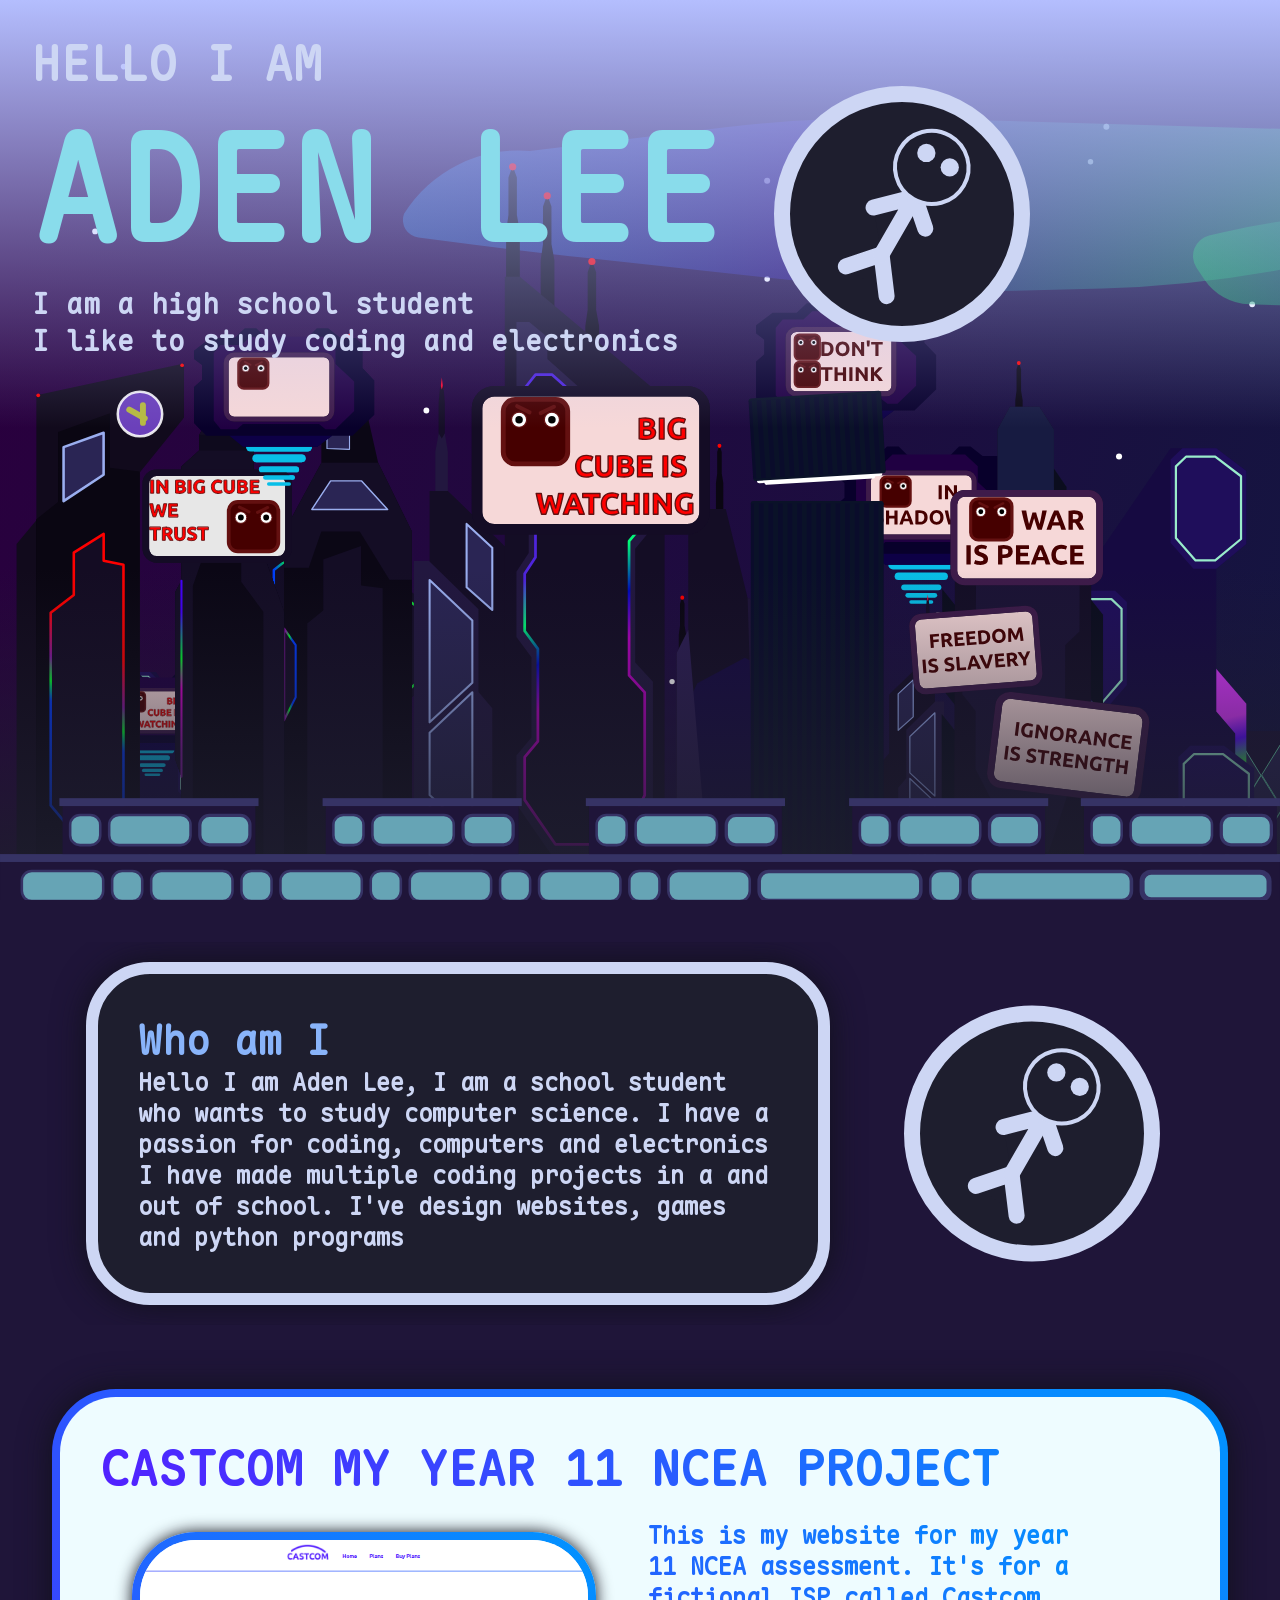
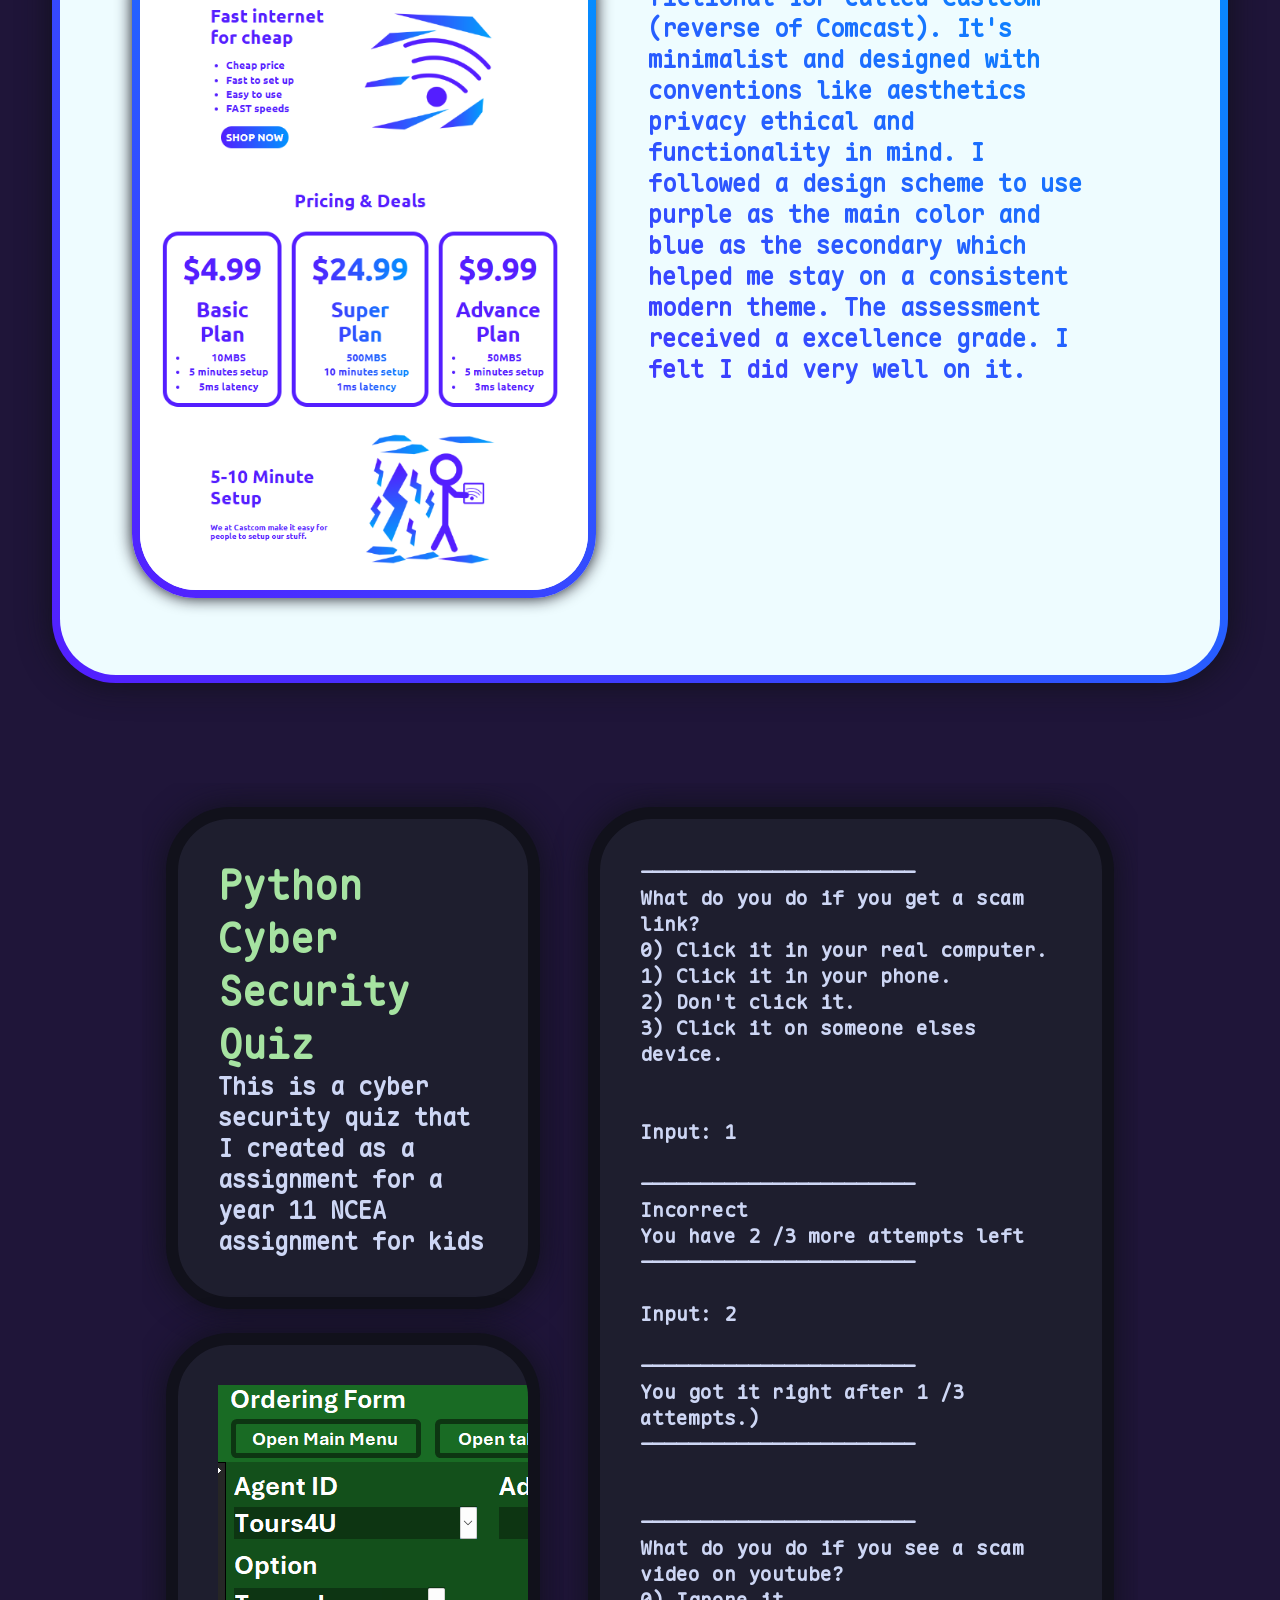
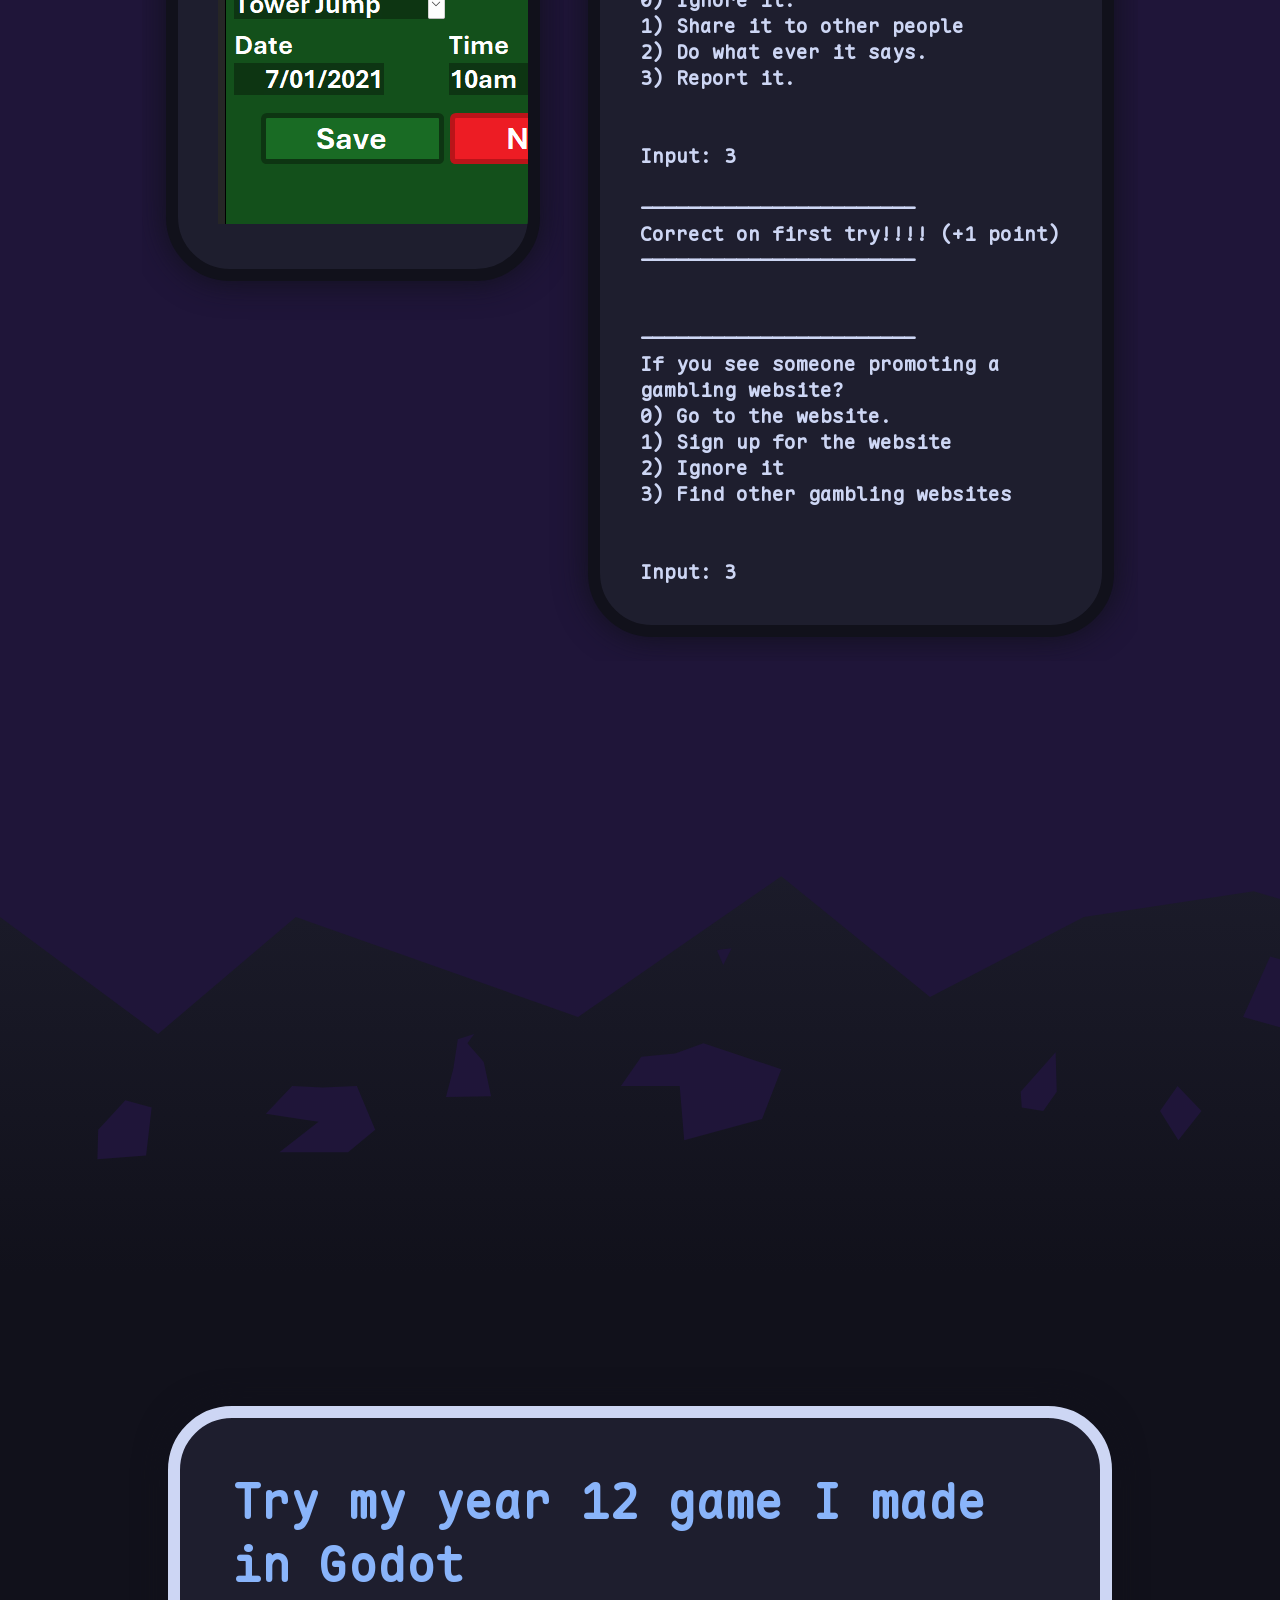
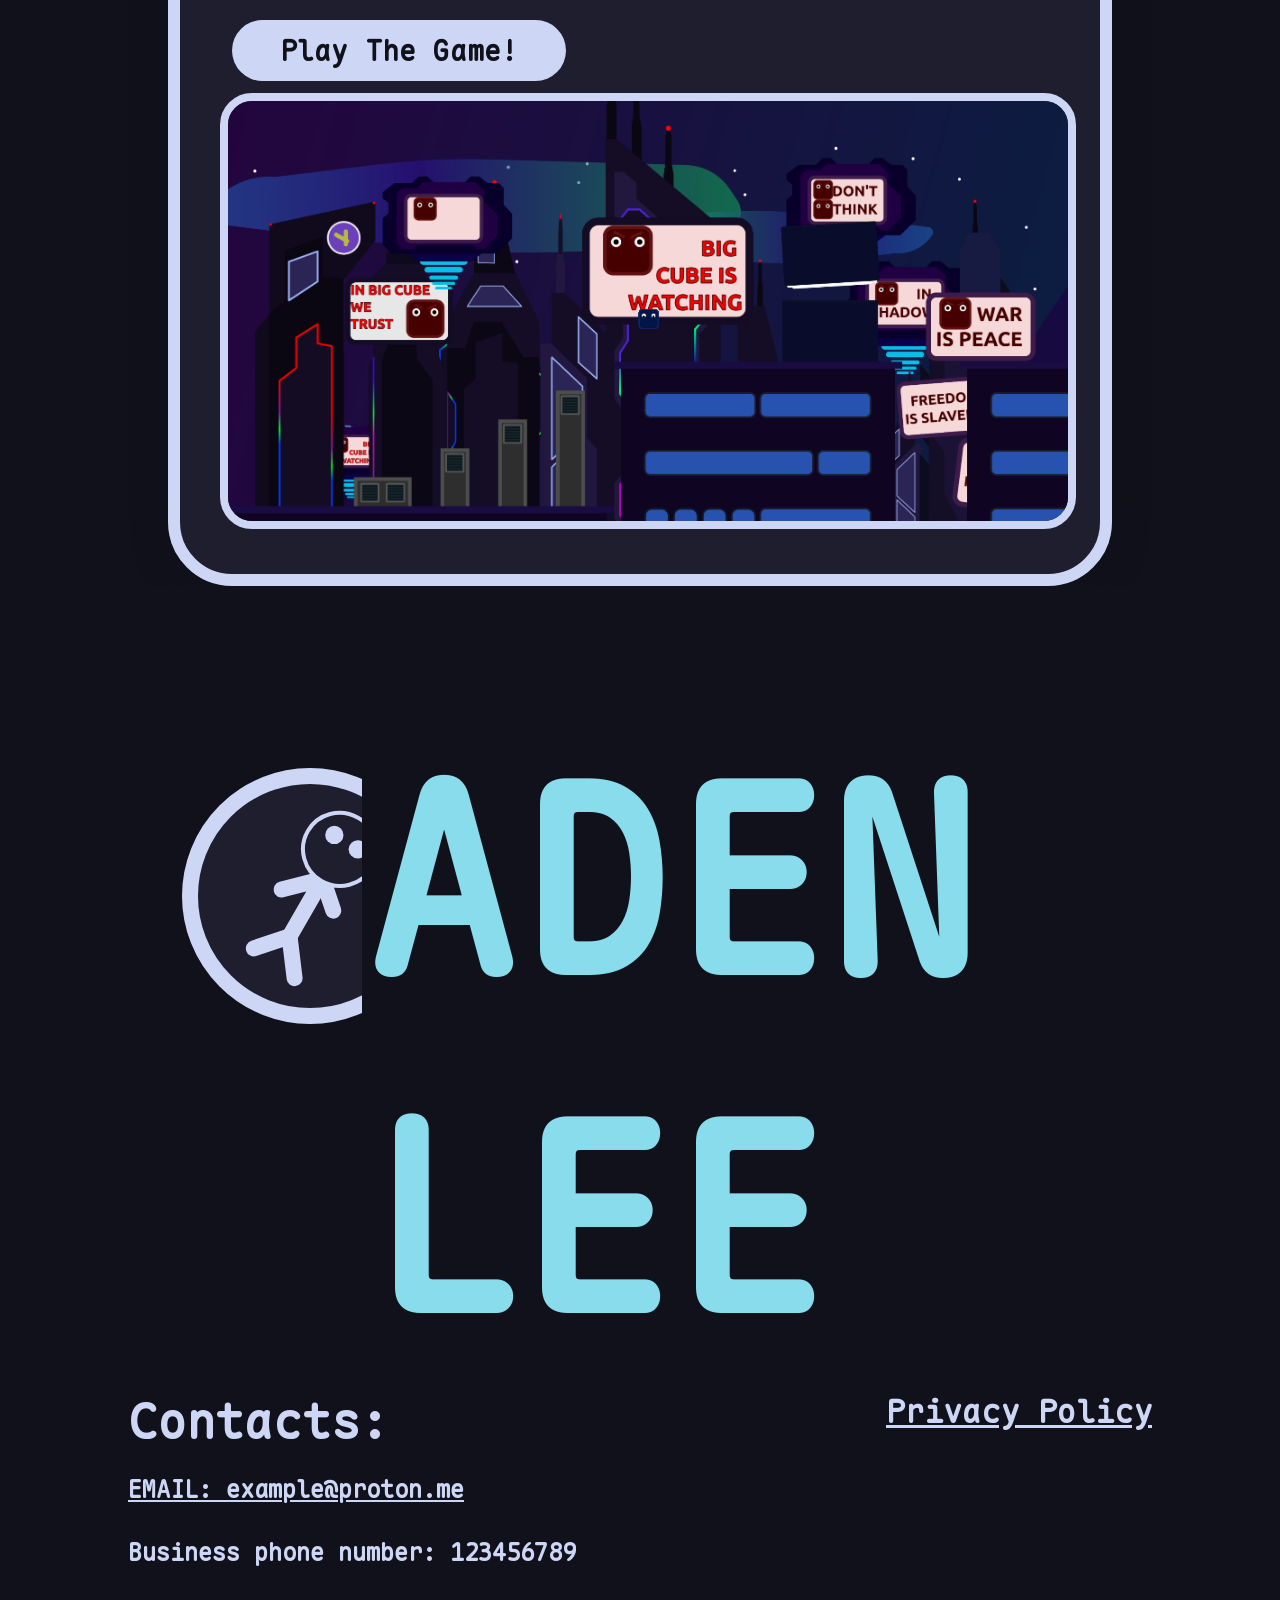
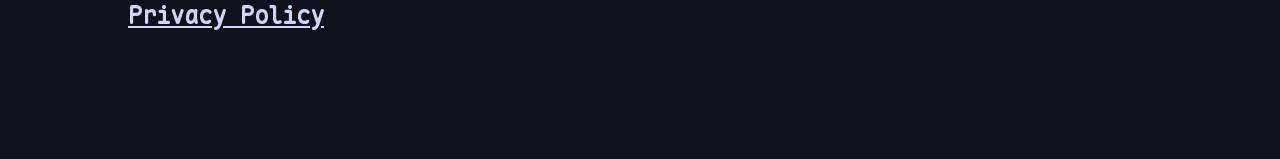
==== about-me.html @ 0dd3b066 "finished landing page" ====
<!DOCTYPE html>
<html lang="en">
    <head>
        <meta charset="UTF-8">
        <meta name="viewport" content="width=device-width, initial-scale=1.0">
        <title>Hello I am Aden Lee A high school student who likes programing.</title>
        <link rel="stylesheet" href="css.css">
    </head>
    <body>
        <div id="header_con"></div>
        <script src="header.js"></script>
        <main>
            <div class="background_img" id="sky_pg_banner">
                <div class="background_img" id="main_pg_banner">
                    <div class="flex landing">
                        <section>
                            <p>HELLO I AM</p>
                            <h1>ADEN LEE</h1>
                            <h2>
                                I am a high school student <br>
                                I like to study coding and electronics 
                            </h2>
                        </section>
                        <img src="images/Website-logo.svg" class="logo" alt="websites logo">
                    </div>
                    <img src="images/foreground.svg" id="foreground"></img>
                    
                            
                </div>
            </div>
            <div class="main_content">
                        
                <div class="flex" id="whoami">
                    <section class="r_box" >
                        <h2>Who am I</h2>
                        <p>Hello I am Aden Lee, I am a school student 
                            who wants to study computer science. 
                            I have a passion for coding, computers 
                            and electronics I have made multiple 
                            coding projects in a and out of school.  I've
                            design websites, games and python programs</p>
                    </section>
                    <img src="images/Website-logo.svg" class="logo" alt="websites logo">    
                </div>
                <section class="r_box" id="castcom">
                    <h2>CASTCOM MY YEAR 11 NCEA PROJECT</h2>
                    <div class="flex">
                        <div>
                            <img src="images/Screenshot 2026-08-11 093537.png">
                            </img>
                        </div>
                        <p>This is my website for my year 11 NCEA assessment. It's for a fictional ISP called Castcom (reverse of Comcast). It's minimalist and designed with conventions like aesthetics privacy ethical and functionality in mind. I followed a design scheme to use purple as the main color and blue as the secondary which helped me stay on a consistent modern theme. The assessment received  a excellence grade. I felt I did very well on it.</p>
                    </div>
                </section>
                <div class="flex" id="pcsq">
                    <div>
                        <section class="r_box pcsq">
                            <h2 class="pcsq">
                                Python Cyber Security Quiz
                            </h2>
                            <p>This is a cyber security quiz that I created as a assignment for a year 11 NCEA assignment for kids</p>
                        </section>
                        <section class="r_box pcsq">
                            <img src="images/Screenshot 2026-08-14 185630.png"> </img>
                        </section>
                    </div>
                    
                    <section class="r_box pcsq">
                        <p id = "output">
                            ----------------------- <br>
                            What do you do if you get a scam link?  <br>
                             0) Click it in your real computer. <br>
                             1) Click it in your phone. <br>
                             2) Don't click it. <br>
                             3) Click it on someone elses device. <br>
                             <br>
                             <br>
                            Input: 1 <br>
                            <br>
                            -----------------------  <br>
                            Incorrect <br>
                            You have 2 /3 more attempts left <br>
                            ----------------------- <br>
                            <br>
                            Input: 2 <br>
                            <br>
                            ----------------------- <br>
                            You got it right after  1 /3 attempts.) <br>
                            ----------------------- <br>
                            <br>
                            <br>
                            ----------------------- <br>
                            What do you do if you see a scam video on youtube?  <br>
                             0) Ignore it.  <br>
                             1) Share it to other people  <br>
                             2) Do what ever it says.  <br>
                             3) Report it.  <br>
                             <br>
                             <br>
                            Input: 3 <br>
                            <br>
                            ----------------------- <br>
                            Correct on first try!!!! (+1 point) <br>
                            ----------------------- <br>
                            <br>
                            <br>
                            ----------------------- <br>
                            If you see someone promoting a gambling website?  <br>
                             0) Go to the website.  <br>
                             1) Sign up for the website  <br>
                             2) Ignore it  <br>
                             3) Find other gambling websites  <br>
                             <br>
                             <br>
                            Input: 3 <br>
                            
                            </p>
                    </section>
                </div>
            </div>
            <img src="images/cracks.svg" id="cracks">
            </img>
            <div class="r_box" id="game"> 
                <h2> Try my year 12 game I made in Godot <br> </h2>
                <a href="big_cube_is_watching/bigcuber.html">
                    <button>Play The Game!</button>
                </a>

                <img src="images/Screenshot 2026-09-03 115933.png">
            </div>
        </main>

        <div id="footer_con"></div>
        <script src="footer.js"></script>
    </body>
</html>
---- css.css ----
:root {

    /*Catpuchin colors*/
    --rosewater: #f5e0dc;
    --flamingo: #f2cdcd;
    --pink: #f5c2e7;
    --mauve: #cba6f7;
    --red: #f38ba8;
    --maroon: #eba0ac;
    --peach: #fab387;
    --yellow: #f9e2af;
    --green: #a6e3a1;
    --teal: #94e2d5;
    --sky: #89dceb;
    --sapphire: #74c7ec;
    --blue: #89b4fa;
    --lavender: #b4befe;
    --text: #cdd6f4;
    --subtext1: #bac2de;
    --subtext0: #a6adc8;
    --overlay2: #9399b2;
    --overlay1: #7f849c;
    --overlay0: #6c7086;
    --surface2: #585b70;
    --surface1: #45475a;
    --surface0: #313244;
    --base: #1e1e2e;
    --mantle: #181825;
    --crust: #11111b;

    /*other colors */
    --castcom-background: #eefcff;
    --castcom-background-fake-gradient: 
    linear-gradient(40deg, var(--castcom-background) 0%, var(--castcom-background) 100%);
    --castcom-primary: #541EFF;
    --castcom-secondary: #0094FF;
    --castcom-gradient: linear-gradient(40deg,  var(--castcom-primary) 0%, var(--castcom-secondary) 100%);
    --testing: #00e1ff;
    --fade: linear-gradient(180deg,var(--lavender) 0%, rgba(116, 199, 236, 0) 100%);
    --building-background:#1f1539;
    --header-color: #1e1e2ebd;

    /*rounded corners*/
    --r-corners: 64px;
}

@font-face {
    font-family: "maple mono";
    src: url("MapleMono-TTF/MapleMono-Regular.ttf");
}

* {
    overflow-x: hidden;
    font-family: maple mono;
    margin: 0px;
    padding: 0px;
    font-weight: 900;
}

html {
    color: var(--text);
    overflow-y:   scroll;
    background-color: var(--crust);
}

::-webkit-scrollbar {
    width: 0px;
    background: transparent; /* make scrollbar transparent */

}

#header_con {
    display: none;
}

header {
    z-index: 100000;
    width: 100%;
    background-color: var(--header-color);
    display: flex;
    justify-content: space-between;
    position: fixed;
    backdrop-filter: blur(10px);
}

header a {
    color: var(--text);
}


.navi {
    display: flex;
}

.navi a {
    margin: auto 24px;
    padding: 12px 12px;
    text-decoration: underline;
    background-color: transparent;
    color: var(--text);
    font-size: 24px;
}


.navi a:hover {
    text-decoration: none;
    color: var(--overlay1);

}


.navi a:active {
    color: var(--overlay2);

}

#header_name {
    margin: auto;
    font-size: 72px;
    color: var(--sky);
}

.flex {
    display: flex;
}

.background_img {
    background-attachment: fixed;
    height: 100vh;
    background-repeat: no-repeat;
    background-size: cover;
    justify-content: space-between;
}

#main_pg_banner{
    overflow-y: hidden;
    background-image: url(images/Background\ -\ Better.svg);
    display: flex;
    flex-direction: column;
}

#main_pg_banner h1 {
    color: var(--sky);
    font-size: 144px;
}

#main_pg_banner p {
    color: var(--text);
    font-size: 48px;
}

#main_pg_banner h2 {
    color: var(--text);
    font-size: 28px;
}


#main_pg_banner .landing {
    padding: 32px;
    background-image: var(--fade);
}

#sky_pg_banner{
    background-image: url(images/Sky.svg);
}

.logo {
    width: 256px;
    margin: 54px;
    animation: spin 20s infinite linear;
}

.small{
    width: 84px !important;
    margin: 12px 24px !important;
}


#foreground{
    overflow-x: hidden;
    margin-bottom: -10px;
    border-width: 0px;
}


@keyframes spin {
    0% {rotate: 0deg;}
    100% {rotate: 360deg;}
}

.main_content {
    padding: 42px;
    margin-top: 0px;
    padding-bottom: 0px;
    background: var(--building-background);

}

#whoami {
    margin: auto;
    max-width: 1512px;
    justify-content: center;
}

#whoami .r_box {
    margin: 20px;
    max-width: 640px;
}

.r_box {
    background-color: var(--base);
    padding: 40px;
    border: var(--text) 12px solid;
    border-radius: var(--r-corners);
    box-shadow: 0px 0px 32px var(--crust);
}

#whoami h2 {
    font-size: 40px;
    color: var(--blue);

}

#whoami p {
    font-size: 24px;

}

#castcom {
    border: 8px solid transparent;
    margin: 64px auto 64px auto;
    max-width: 1080px;
    border-radius: var(--r-corners);
    background: 
    var(--castcom-background-fake-gradient)  padding-box,
    var(--castcom-gradient) border-box;
}

#castcom h2 {
    font-size: 48px;
    background:var(--castcom-gradient);
    background-clip: text;
    -webkit-background-clip: text;
    color: transparent;

}

#castcom p {
    padding: 20px;
    max-width: 448px;
    font-size: 24px;
    background:var(--castcom-gradient);
    background-clip: text;
    -webkit-background-clip: text;
    color: transparent;

}

#castcom img {
    border: 8px solid transparent;
    width: 448px;
    margin: 32px;
    box-shadow: 0px 0px 16px var(--crust);
    border-radius: var(--r-corners);
    background: 
    var(--castcom-background-fake-gradient)  padding-box,
    var(--castcom-gradient) border-box;
}


#pcsq{
    margin:100px ;
    justify-content: center;
}

#pcsq .r_box {
    background-color: var(--base);
    border-color: var(--crust);
    max-width: 448px;
    margin: 24px;
}

#pcsq h2 {
    font-size: 40px;
    color: var(--green);
    
}

#pcsq p {
    font-size: 24px;

}

#output {
    font-size: 20px !important;
}

#cracks {
    margin-bottom: 128px;
}

#game {
    max-width: 840px;
    margin: auto;
}

#game h2 {
    color: var(--blue);
    font-size: 48px;
    padding: 12px;
}

#game img {
    max-width: 100%;
    border-radius: 32px;
    border: var(--text) 8px solid;
    margin-left: auto;
    margin-right: auto;
}

button {
    margin: 12px;
    border-width: 0px;
    padding: 12px 48px;
    border-radius: 32px;
    background-color: var(--text);
    color: var(--crust);
    text-decoration: none;
    font-size: 28px;
    transition-duration: 100ms;
}

button:hover {
    transition-duration: 100ms;
    background-color: var(--overlay1);
}



button:active {
    transition-duration: 100ms;
    background-color: var(--overlay2);
}

footer {
    padding: 128px;
}

footer p {
    font-size: 24px;
    color: var(--sky);
}

footer a {
    font-size: 32px;
    color: var(--text);
}

footer h2 {
    font-size: 48px;
    color: var(--text);
}

footer .flex {
    justify-content:space-between;
}

.footer_links {
    font-size: 24px;
}

#footer_name {
    font-size: 256px;
}
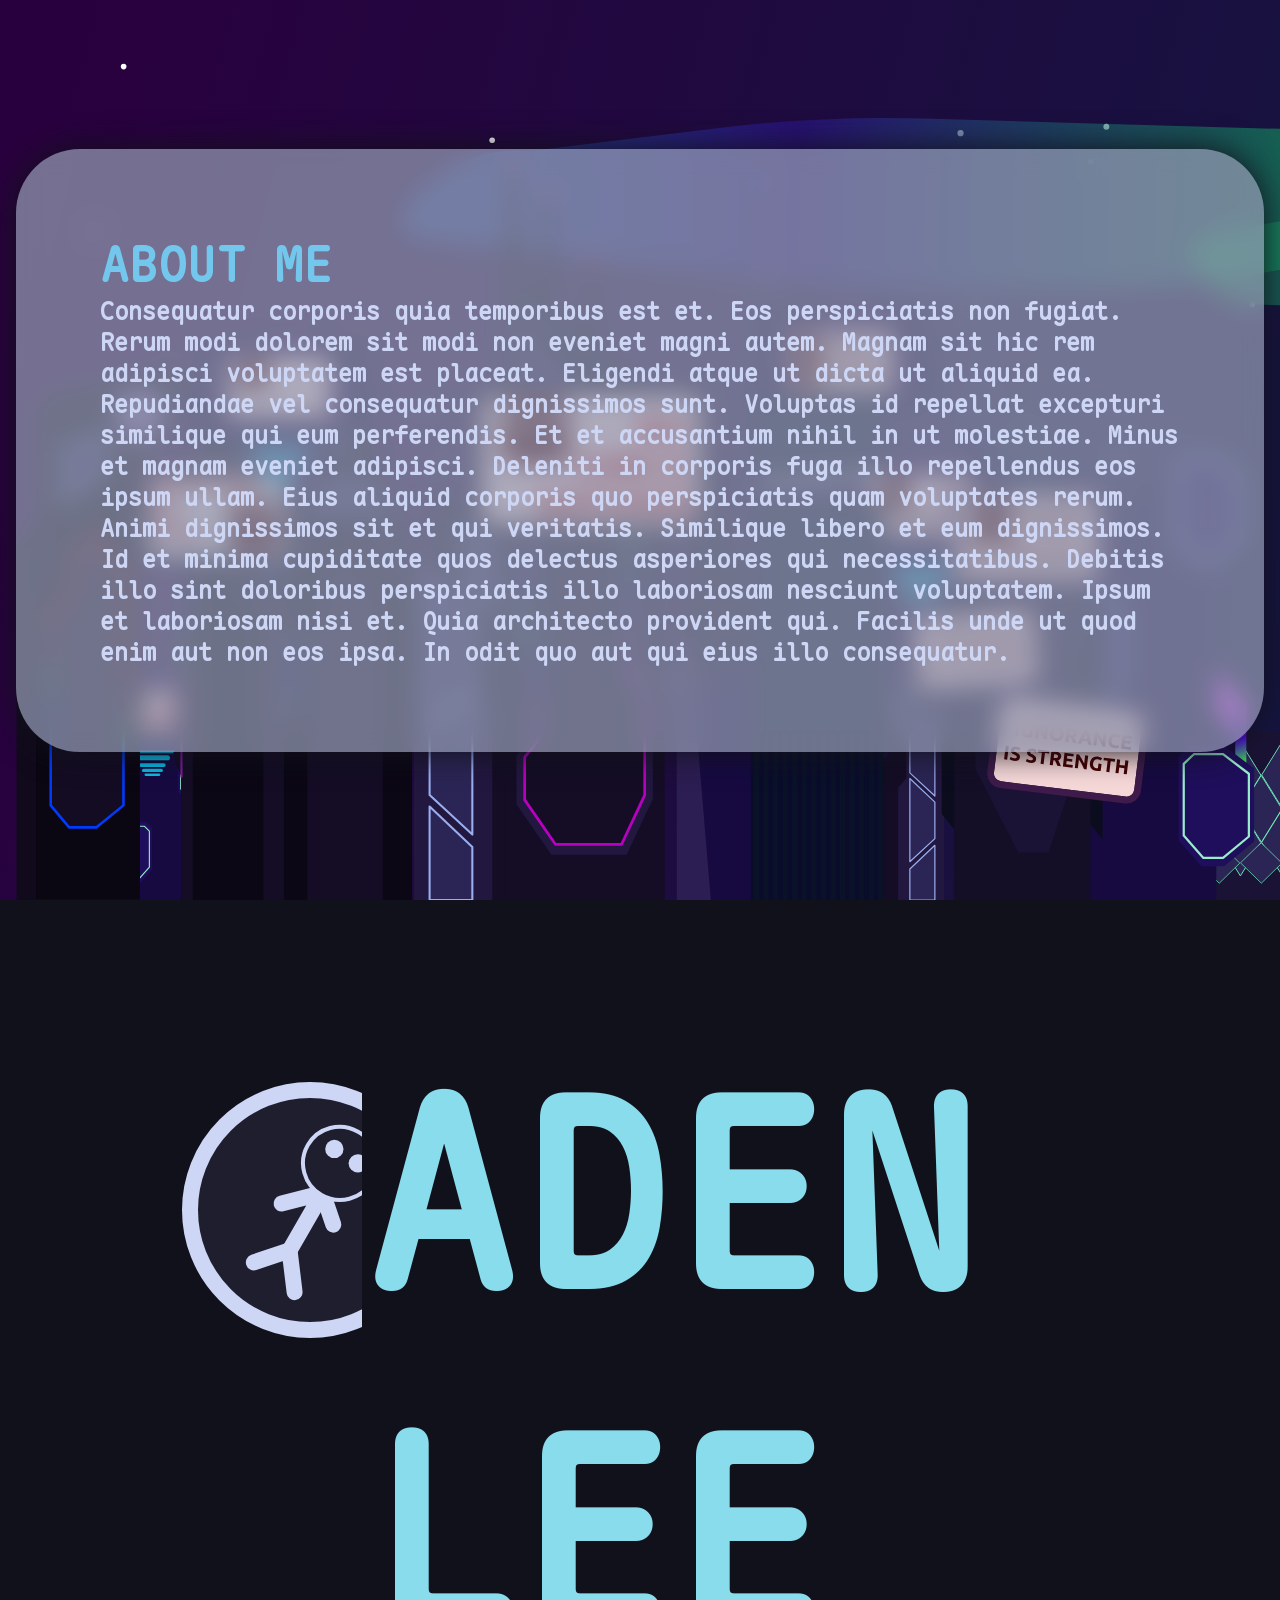
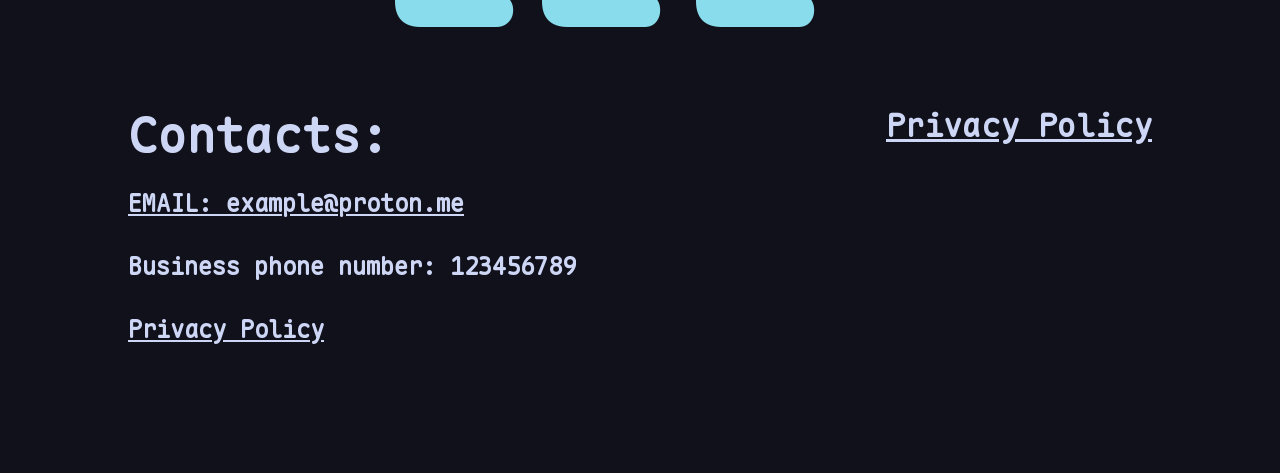
==== commit 6622b084: "quick commit finished 2 page" ====
--- a/about-me.html
+++ b/about-me.html
@@ -12,121 +12,17 @@
         <main>
             <div class="background_img" id="sky_pg_banner">
                 <div class="background_img" id="main_pg_banner">
-                    <div class="flex landing">
-                        <section>
-                            <p>HELLO I AM</p>
-                            <h1>ADEN LEE</h1>
-                            <h2>
-                                I am a high school student <br>
-                                I like to study coding and electronics 
-                            </h2>
-                        </section>
-                        <img src="images/Website-logo.svg" class="logo" alt="websites logo">
+                    
+                    <div class="r_box" id="about_me"> 
+                        <h1>ABOUT ME</h1>
+                        <p>Consequatur corporis quia temporibus est et. Eos perspiciatis non fugiat. Rerum modi dolorem sit modi non eveniet magni autem.
+                            Magnam sit hic rem adipisci voluptatem est placeat. Eligendi atque ut dicta ut aliquid ea. Repudiandae vel consequatur dignissimos sunt.
+                            Voluptas id repellat excepturi similique qui eum perferendis. Et et accusantium nihil in ut molestiae. Minus et magnam eveniet adipisci.
+                            Deleniti in corporis fuga illo repellendus eos ipsum ullam. Eius aliquid corporis quo perspiciatis quam voluptates rerum. Animi dignissimos sit et qui veritatis. Similique libero et eum dignissimos. Id et minima cupiditate quos delectus asperiores qui necessitatibus. Debitis illo sint doloribus perspiciatis illo laboriosam nesciunt voluptatem.
+                            Ipsum et laboriosam nisi et. Quia architecto provident qui. Facilis unde ut quod enim aut non eos ipsa. In odit quo aut qui eius illo consequatur.
+                        </p>
                     </div>
-                    <img src="images/foreground.svg" id="foreground"></img>
-                    
-                            
                 </div>
-            </div>
-            <div class="main_content">
-                        
-                <div class="flex" id="whoami">
-                    <section class="r_box" >
-                        <h2>Who am I</h2>
-                        <p>Hello I am Aden Lee, I am a school student 
-                            who wants to study computer science. 
-                            I have a passion for coding, computers 
-                            and electronics I have made multiple 
-                            coding projects in a and out of school.  I've
-                            design websites, games and python programs</p>
-                    </section>
-                    <img src="images/Website-logo.svg" class="logo" alt="websites logo">    
-                </div>
-                <section class="r_box" id="castcom">
-                    <h2>CASTCOM MY YEAR 11 NCEA PROJECT</h2>
-                    <div class="flex">
-                        <div>
-                            <img src="images/Screenshot 2026-08-11 093537.png">
-                            </img>
-                        </div>
-                        <p>This is my website for my year 11 NCEA assessment. It's for a fictional ISP called Castcom (reverse of Comcast). It's minimalist and designed with conventions like aesthetics privacy ethical and functionality in mind. I followed a design scheme to use purple as the main color and blue as the secondary which helped me stay on a consistent modern theme. The assessment received  a excellence grade. I felt I did very well on it.</p>
-                    </div>
-                </section>
-                <div class="flex" id="pcsq">
-                    <div>
-                        <section class="r_box pcsq">
-                            <h2 class="pcsq">
-                                Python Cyber Security Quiz
-                            </h2>
-                            <p>This is a cyber security quiz that I created as a assignment for a year 11 NCEA assignment for kids</p>
-                        </section>
-                        <section class="r_box pcsq">
-                            <img src="images/Screenshot 2026-08-14 185630.png"> </img>
-                        </section>
-                    </div>
-                    
-                    <section class="r_box pcsq">
-                        <p id = "output">
-                            ----------------------- <br>
-                            What do you do if you get a scam link?  <br>
-                             0) Click it in your real computer. <br>
-                             1) Click it in your phone. <br>
-                             2) Don't click it. <br>
-                             3) Click it on someone elses device. <br>
-                             <br>
-                             <br>
-                            Input: 1 <br>
-                            <br>
-                            -----------------------  <br>
-                            Incorrect <br>
-                            You have 2 /3 more attempts left <br>
-                            ----------------------- <br>
-                            <br>
-                            Input: 2 <br>
-                            <br>
-                            ----------------------- <br>
-                            You got it right after  1 /3 attempts.) <br>
-                            ----------------------- <br>
-                            <br>
-                            <br>
-                            ----------------------- <br>
-                            What do you do if you see a scam video on youtube?  <br>
-                             0) Ignore it.  <br>
-                             1) Share it to other people  <br>
-                             2) Do what ever it says.  <br>
-                             3) Report it.  <br>
-                             <br>
-                             <br>
-                            Input: 3 <br>
-                            <br>
-                            ----------------------- <br>
-                            Correct on first try!!!! (+1 point) <br>
-                            ----------------------- <br>
-                            <br>
-                            <br>
-                            ----------------------- <br>
-                            If you see someone promoting a gambling website?  <br>
-                             0) Go to the website.  <br>
-                             1) Sign up for the website  <br>
-                             2) Ignore it  <br>
-                             3) Find other gambling websites  <br>
-                             <br>
-                             <br>
-                            Input: 3 <br>
-                            
-                            </p>
-                    </section>
-                </div>
-            </div>
-            <img src="images/cracks.svg" id="cracks">
-            </img>
-            <div class="r_box" id="game"> 
-                <h2> Try my year 12 game I made in Godot <br> </h2>
-                <a href="big_cube_is_watching/bigcuber.html">
-                    <button>Play The Game!</button>
-                </a>
-
-                <img src="images/Screenshot 2026-09-03 115933.png">
             </div>
         </main>
 
--- a/css.css
+++ b/css.css
@@ -38,7 +38,9 @@
     --testing: #00e1ff;
     --fade: linear-gradient(180deg,var(--lavender) 0%, rgba(116, 199, 236, 0) 100%);
     --building-background:#1f1539;
+
     --header-color: #1e1e2ebd;
+    --about_me-color: #9399b2bb;
 
     /*rounded corners*/
     --r-corners: 64px;
@@ -65,16 +67,24 @@
 
 ::-webkit-scrollbar {
     width: 0px;
+    margin-top: -120px;
     background: transparent; /* make scrollbar transparent */
 
 }
 
-#header_con {
-    display: none;
+.header_bar {
+    /* opacity: 0; */
+    top: -120px;
+    transition: top 0.5s;
+}
+
+.header_con_down {
+    top: -0px !important;
+    transition: top 0.5s !important;
 }
 
 header {
-    z-index: 100000;
+    z-index: 100000 !important;
     width: 100%;
     background-color: var(--header-color);
     display: flex;
@@ -371,4 +381,75 @@
 
 #footer_name {
     font-size: 256px;
+}
+
+
+#about_me {
+    backdrop-filter: blur(12px);
+    border-width: 0px;
+    background-color: var(--about_me-color);
+    padding: 84px;
+    max-width: 1080px;
+    margin: auto auto;
+}
+
+
+#about_me h1 {
+    
+    font-size: 48px;
+    color: var(--sapphire);  
+}
+
+
+#about_me p {
+    color: var(--text);  
+    font-size: 24px;
+}
+
+.projects {
+    margin: 56px auto;
+    max-width: 840px;
+
+}
+
+.projects section{
+    
+    max-width: 420px;
+}
+
+.projects h1 {
+    padding: 24px;
+    color: var(--blue);
+    font-size: 56px;
+}
+
+.projects h2 {
+    padding: 24px;
+    color: var(--blue);
+    font-size: 48px;
+}
+
+.projects p {
+    padding: 24px;
+    color: var(--text);
+    font-size: 28px;
+}
+
+.project_img {
+    padding: 12px;
+    width: 100%;
+    height: auto;
+}
+
+.project_h2_red {
+    color: var(--red) !important;
+}
+
+.project_h2_green {
+    color: var(--green) !important;
+    
+}
+
+.project_h2_lavender {
+    color: var(--lavender) !important;
 }
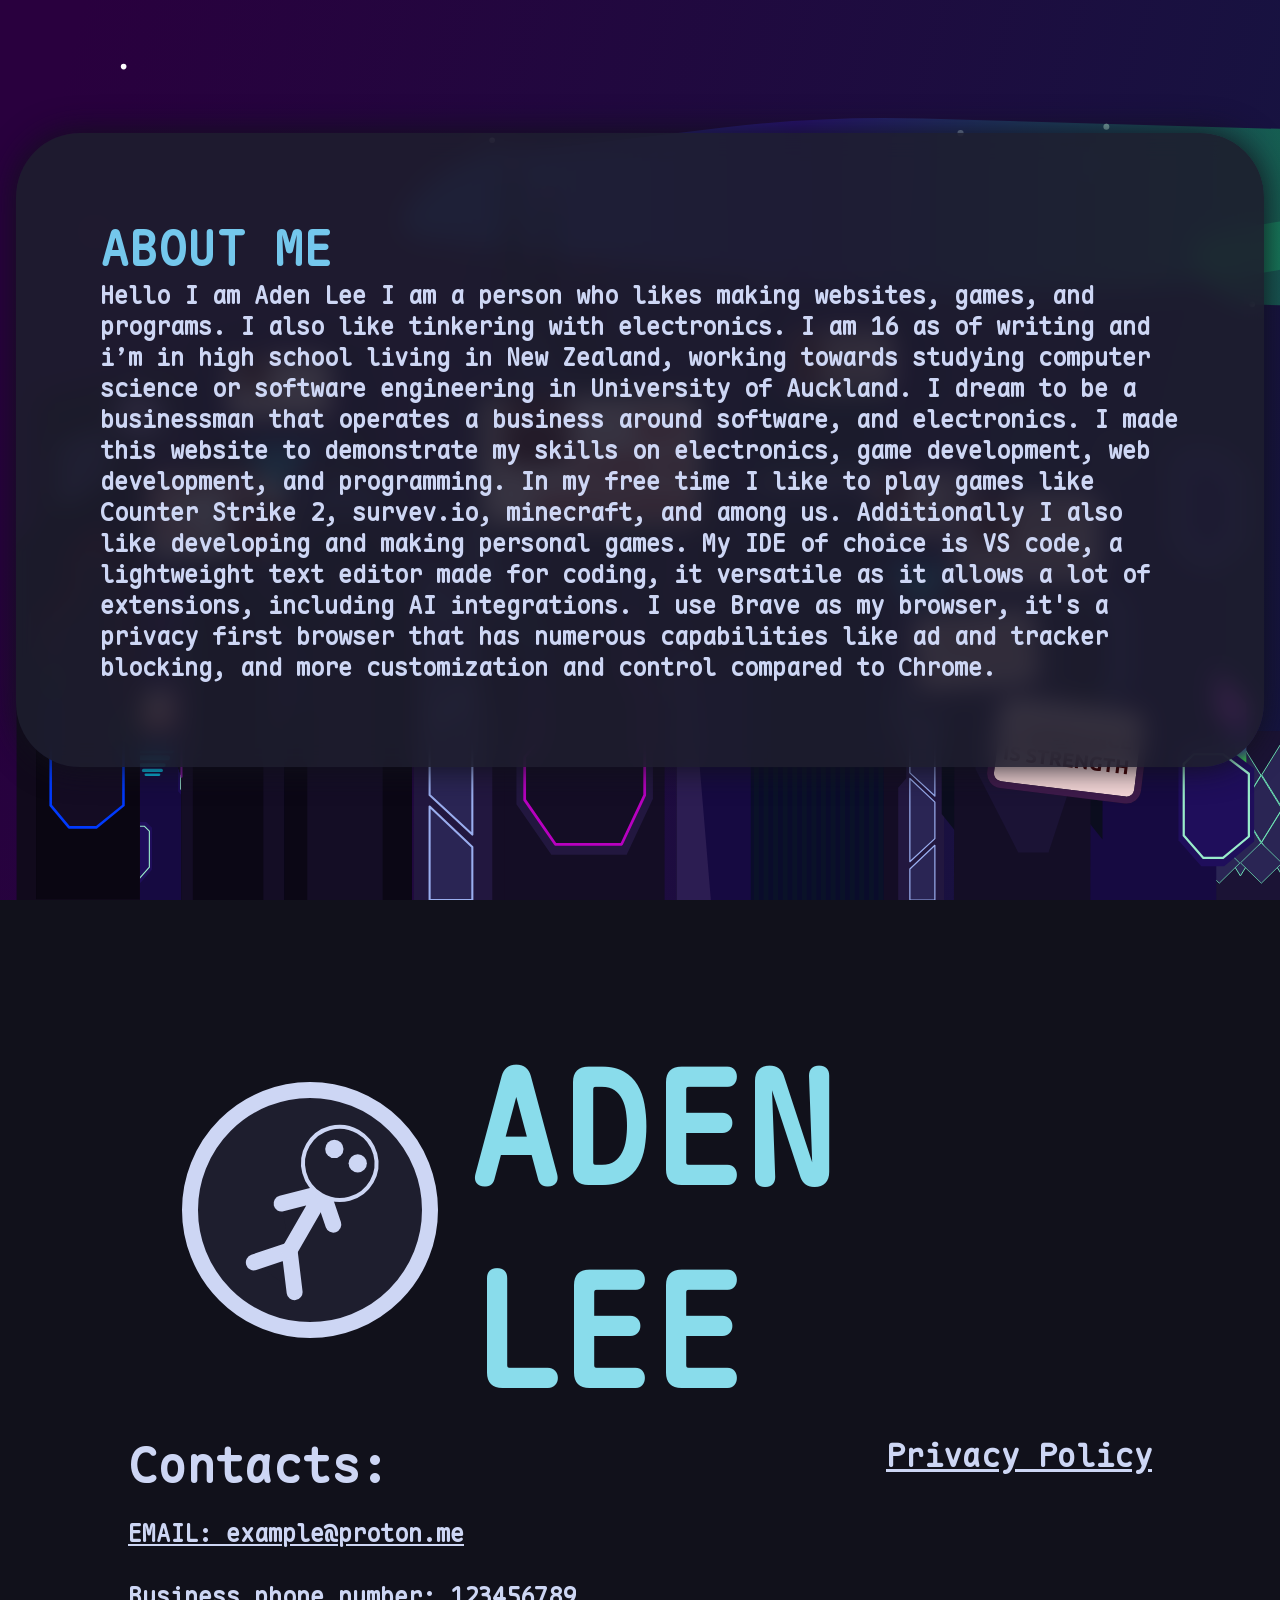
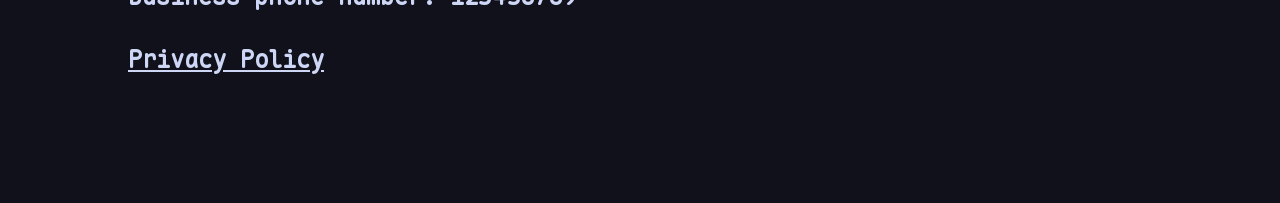
==== commit c954e983: "Final Version Added comments, and changed the about me page to include things about me" ====
--- a/about-me.html
+++ b/about-me.html
@@ -1,31 +1,51 @@
 <!DOCTYPE html>
 <html lang="en">
     <head>
+        
         <meta charset="UTF-8">
         <meta name="viewport" content="width=device-width, initial-scale=1.0">
-        <title>Hello I am Aden Lee A high school student who likes programing.</title>
+        <title>About me: Aden Lee</title>
         <link rel="stylesheet" href="css.css">
+
     </head>
     <body>
+        <!-- header loader -->
+        <!-- loads the header into the page from header.js -->
         <div id="header_con"></div>
         <script src="header.js"></script>
+
+        <!-- main stuff of the page -->
         <main>
+
+            <!-- div for the sky (behind the buildings) -->
             <div class="background_img" id="sky_pg_banner">
+
+                <!-- div for the buildings background -->
                 <div class="background_img" id="main_pg_banner">
                     
+                    <!-- main content starts here -->
                     <div class="r_box" id="about_me"> 
+                        <!-- about me section -->
                         <h1>ABOUT ME</h1>
-                        <p>Consequatur corporis quia temporibus est et. Eos perspiciatis non fugiat. Rerum modi dolorem sit modi non eveniet magni autem.
-                            Magnam sit hic rem adipisci voluptatem est placeat. Eligendi atque ut dicta ut aliquid ea. Repudiandae vel consequatur dignissimos sunt.
-                            Voluptas id repellat excepturi similique qui eum perferendis. Et et accusantium nihil in ut molestiae. Minus et magnam eveniet adipisci.
-                            Deleniti in corporis fuga illo repellendus eos ipsum ullam. Eius aliquid corporis quo perspiciatis quam voluptates rerum. Animi dignissimos sit et qui veritatis. Similique libero et eum dignissimos. Id et minima cupiditate quos delectus asperiores qui necessitatibus. Debitis illo sint doloribus perspiciatis illo laboriosam nesciunt voluptatem.
-                            Ipsum et laboriosam nisi et. Quia architecto provident qui. Facilis unde ut quod enim aut non eos ipsa. In odit quo aut qui eius illo consequatur.
+
+                        <!-- chuck of text explain me -->
+                        <p>
+                            Hello I am Aden Lee I am a person who likes making websites, games, and programs. I also like tinkering with electronics.
+                            I am 16 as of writing and i’m in high school living in New Zealand, working towards studying computer science or software
+                            engineering in University of Auckland. I dream to be a businessman that operates a business around software, and electronics.
+                            I made this website to demonstrate my skills on electronics, game development, web development, and programming. In my free 
+                            time I like to play games like Counter Strike 2, survev.io, minecraft, and among us. Additionally I also like developing and
+                            making personal games. My IDE of choice is VS code, a lightweight text editor made for coding, it versatile as it allows a 
+                            lot of extensions, including AI integrations. I use Brave as   my browser, it's a privacy first browser that has numerous
+                            capabilities like ad and tracker blocking, and more customization and control compared to Chrome.
                         </p>
                     </div>
                 </div>
             </div>
         </main>
 
+        <!-- footer loader -->
+        <!-- loads the footer into the page from footer.js -->
         <div id="footer_con"></div>
         <script src="footer.js"></script>
     </body>
--- a/css.css
+++ b/css.css
@@ -1,3 +1,4 @@
+/* varibles to make colors easy to select from instead of having to type #cdd6f4 for text */
 :root {
 
     /*Catpuchin colors*/
@@ -40,17 +41,22 @@
     --building-background:#1f1539;
 
     --header-color: #1e1e2ebd;
-    --about_me-color: #9399b2bb;
-
-    /*rounded corners*/
+    --about_me-color: #1e1e2ee2;
+
+    /*rounded corners value*/
     --r-corners: 64px;
 }
 
+/* loads in custom font maple mono from ttf font file */
+/* this font doesn't apper in google fonts thus it needs to be loading in via a ttf file */
 @font-face {
     font-family: "maple mono";
     src: url("MapleMono-TTF/MapleMono-Regular.ttf");
 }
 
+/* default values applied to all elements */
+/* it removes anoyying default margin and padding */
+/* and adds  maple mono as the default font */
 * {
     overflow-x: hidden;
     font-family: maple mono;
@@ -59,12 +65,15 @@
     font-weight: 900;
 }
 
-html {
+/* sets the background color and text color of the body */
+body {
     color: var(--text);
     overflow-y:   scroll;
     background-color: var(--crust);
 }
 
+/* hides scroll bars to provide a more visually pleasing experience */
+/* because the scroll bars can mess with them */
 ::-webkit-scrollbar {
     width: 0px;
     margin-top: -120px;
@@ -72,36 +81,50 @@
 
 }
 
+/* makes any thing with the class flex display flex */
+.flex {
+    display: flex;
+}
+
+/* HEADER ELEMENTS HERE */
+
+/* the default state of the bar at top of page */
 .header_bar {
-    /* opacity: 0; */
     top: -120px;
     transition: top 0.5s;
 }
 
+/* class added by header.js when not at top of page */
 .header_con_down {
     top: -0px !important;
     transition: top 0.5s !important;
 }
 
+/* defines the header looks */
 header {
+    /* makes the header very high in the z axis to prevent it from hiding under the page elemnts */
     z-index: 100000 !important;
+
     width: 100%;
     background-color: var(--header-color);
     display: flex;
     justify-content: space-between;
     position: fixed;
+    /* adds a blur to the header to astetic purposes */
     backdrop-filter: blur(10px);
 }
 
+/* forces the header link text to be --text varible */
 header a {
     color: var(--text);
 }
 
-
+/* navigational bar */
 .navi {
     display: flex;
 }
 
+/* navigational style  */
 .navi a {
     margin: auto 24px;
     padding: 12px 12px;
@@ -111,29 +134,29 @@
     font-size: 24px;
 }
 
-
+/* defines what happens when the navi bar is hovered over */
 .navi a:hover {
     text-decoration: none;
     color: var(--overlay1);
 
 }
 
-
+/* defines what happens when the navi bar is clicked */
 .navi a:active {
     color: var(--overlay2);
 
 }
 
+/* the ADEN LEE in the header bar style */
 #header_name {
     margin: auto;
     font-size: 72px;
     color: var(--sky);
 }
 
-.flex {
-    display: flex;
-}
-
+/* MAIN PAGE STUFF */
+
+/* makes the background fixed and cover the entire screen */
 .background_img {
     background-attachment: fixed;
     height: 100vh;
@@ -142,6 +165,7 @@
     justify-content: space-between;
 }
 
+/* adds the buildings background image */
 #main_pg_banner{
     overflow-y: hidden;
     background-image: url(images/Background\ -\ Better.svg);
@@ -149,6 +173,14 @@
     flex-direction: column;
 }
 
+/* adds the sky background image */
+#sky_pg_banner{
+    background-image: url(images/Sky.svg);
+}
+
+
+/* styles of the text on the header page */
+
 #main_pg_banner h1 {
     color: var(--sky);
     font-size: 144px;
@@ -164,40 +196,48 @@
     font-size: 28px;
 }
 
-
+/* adds a fade to the text to make it blend in less with the background and thus easier to read */
 #main_pg_banner .landing {
     padding: 32px;
     background-image: var(--fade);
 }
 
-#sky_pg_banner{
-    background-image: url(images/Sky.svg);
-}
-
+/* makes the text invert to make it readable */
+.landing h2 {
+    color: var(--text);
+    mix-blend-mode: difference;
+}
+
+/* defines sizes and margins of the logo, and adds a animation to it to make it spin forever */
 .logo {
     width: 256px;
     margin: 54px;
     animation: spin 20s infinite linear;
 }
 
+/*logo spin animation*/
+@keyframes spin {
+    0% {rotate: 0deg;}
+    100% {rotate: 360deg;}
+}
+
+/* for logo makes it small */
 .small{
     width: 84px !important;
     margin: 12px 24px !important;
 }
 
 
+/* the decorative buildings  */
 #foreground{
     overflow-x: hidden;
     margin-bottom: -10px;
     border-width: 0px;
-}
-
-
-@keyframes spin {
-    0% {rotate: 0deg;}
-    100% {rotate: 360deg;}
-}
-
+    
+}
+
+
+/* styles for the main content */
 .main_content {
     padding: 42px;
     margin-top: 0px;
@@ -206,17 +246,8 @@
 
 }
 
-#whoami {
-    margin: auto;
-    max-width: 1512px;
-    justify-content: center;
-}
-
-#whoami .r_box {
-    margin: 20px;
-    max-width: 640px;
-}
-
+
+/* standard round box that contains content */
 .r_box {
     background-color: var(--base);
     padding: 40px;
@@ -225,6 +256,20 @@
     box-shadow: 0px 0px 32px var(--crust);
 }
 
+
+/* who am I part of main page */
+
+#whoami {
+    margin: auto;
+    max-width: 1512px;
+    justify-content: center;
+}
+
+#whoami .r_box {
+    margin: 20px;
+    max-width: 640px;
+}
+
 #whoami h2 {
     font-size: 40px;
     color: var(--blue);
@@ -235,6 +280,9 @@
     font-size: 24px;
 
 }
+
+
+/* castcom part */
 
 #castcom {
     border: 8px solid transparent;
@@ -278,6 +326,8 @@
 }
 
 
+/* pcsq stands for Python Cyber Securtiy Quiz */
+/* this part is for the python cyber security quiz */
 #pcsq{
     margin:100px ;
     justify-content: center;
@@ -297,17 +347,27 @@
 }
 
 #pcsq p {
-    font-size: 24px;
-
+    font-size: 16px;
+
+}
+
+#pcsq img {
+    width: 100%;
 }
 
 #output {
-    font-size: 20px !important;
-}
+    font-size: 12px !important;
+}
+
+
+/* decorative cracks */
 
 #cracks {
     margin-bottom: 128px;
 }
+
+
+/*game part */
 
 #game {
     max-width: 840px;
@@ -327,6 +387,9 @@
     margin-left: auto;
     margin-right: auto;
 }
+
+
+/* button styles */
 
 button {
     margin: 12px;
@@ -346,12 +409,14 @@
 }
 
 
-
 button:active {
     transition-duration: 100ms;
     background-color: var(--overlay2);
 }
 
+
+/* footer styles */
+
 footer {
     padding: 128px;
 }
@@ -380,9 +445,13 @@
 }
 
 #footer_name {
-    font-size: 256px;
-}
-
+    margin: auto;
+    background-color: transparent;
+    font-size: 12vw;
+}
+
+
+/* about me part */
 
 #about_me {
     backdrop-filter: blur(12px);
@@ -406,6 +475,9 @@
     font-size: 24px;
 }
 
+
+/* projects part */
+
 .projects {
     margin: 56px auto;
     max-width: 840px;
@@ -441,6 +513,7 @@
     height: auto;
 }
 
+/* color variants for different projects */
 .project_h2_red {
     color: var(--red) !important;
 }
@@ -452,4 +525,40 @@
 
 .project_h2_lavender {
     color: var(--lavender) !important;
+}
+
+/* MFP stands for My Future Projects */
+/* my future projects part */
+
+#mfp {
+    margin: 100px auto;
+    text-align: center;
+}
+
+#mfp h1 {
+   font-size: 144px;
+   color: var(--blue);
+}
+
+#mfp p {
+    margin: auto;
+    max-width: 480px;
+    font-size: 40px;
+}
+
+
+/* secret game part */
+
+#secret {
+    background-color: var(--overlay1);
+    height: 320px;
+    width: 320px;
+    font-size: 56px;
+    color: var(--base);
+    border-radius: 32px;
+}
+
+#secret p{
+    font-size: 144px;
+    text-align: center;
 }
